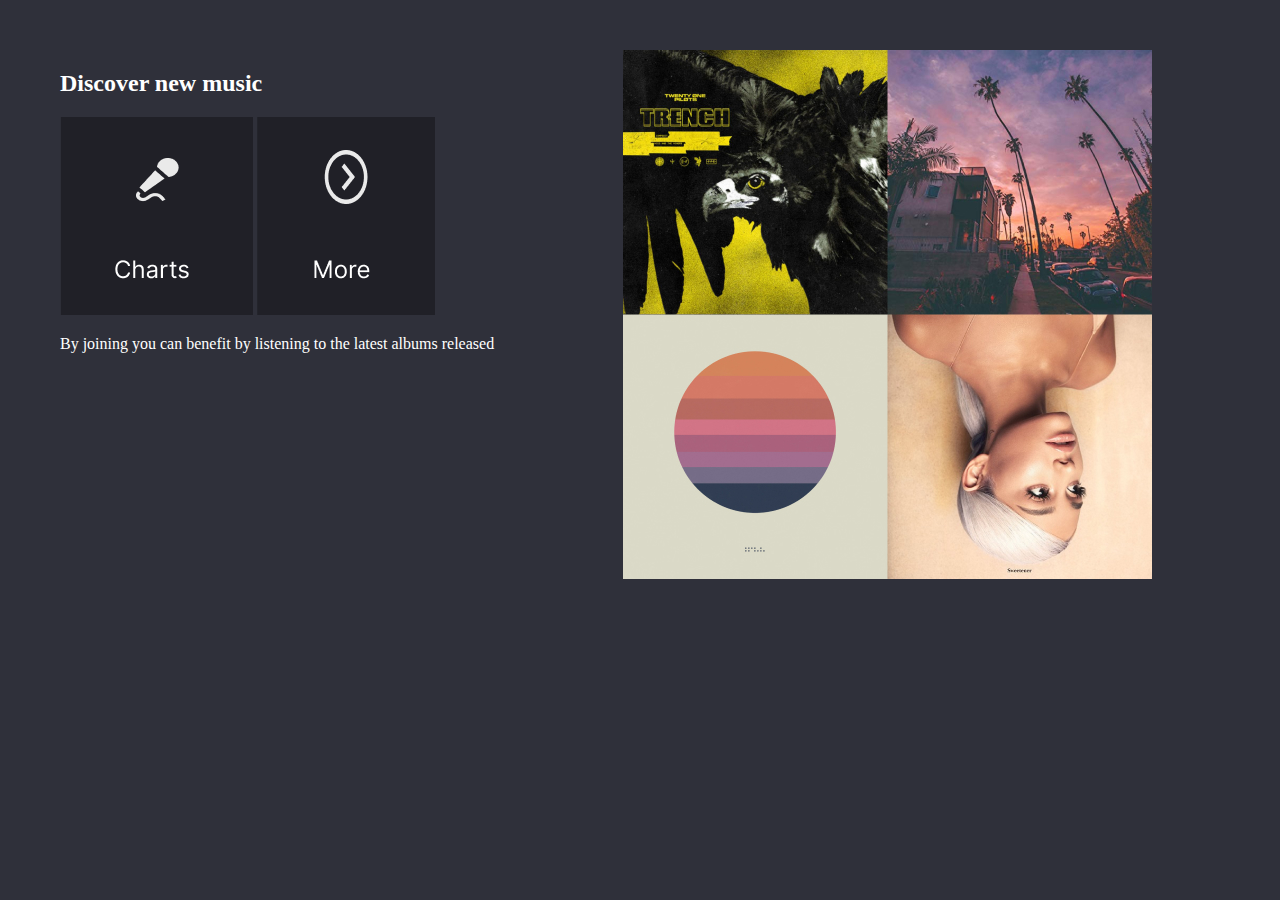
==== feature.html @ c17f9682 "first commit" ====
<!DOCTYPE html>
<html lang="en">
<head>
    <meta charset="UTF-8">
    <meta name="viewport" content="width=device-width, initial-scale=1.0">
    <title>feature</title>
    <link rel="stylesheet" href="assets/css/style.css">
</head>
<body>
    <section id="feature">
        <div class="left">
            
            <div class="item">
                <h2>Discover new music</h2>
                <img src="assets/css/images/Charts-Card.png" alt="Charts Card">
                <img src="assets/css/images/more.png" alt="more">
                <p>By joining you can benefit by listening 
                    to the latest albums released
                </p>
            </div>
            
                
                
                
        
        </div>
        <div class="rigth">
            <img src="assets/css/images/covers 1.png" alt="covers ">
        </div>

    </section>
</body>
</html>
---- assets/css/style.css ----
* {
    box-sizing: border-box;
}
body {
    margin: 0;
    padding: 0;
    font-size: 16px;
    background-color: #2F303A;
}
#header {
    width: 90%;
    margin: auto;
    margin-top: 10px;
}
.logo {
    display: flex;
    align-items: center;
}
a {
    text-decoration: none;
    color: white;
}
.nav {
    display: flex;
    justify-content: space-between; 
    align-items: center;
    
}


 .nav ul {
    list-style: none;
    display: flex;
    gap: 40px;
}
#landing-page {
    display: flex;
    justify-content: space-between;
    margin-top: 70px;
    width: 90%;
    height: auto;
    align-items: center;
    margin-bottom: 100px;

}
#landing-page .feel {
    color: white;
}

    

.Join-Now {
    border: none;
    background-color: #1762A7;
    color: white;
    padding: 20px;
}
#feature {
    display: flex;
    justify-content: space-between;
    width: 90%;
    margin-top: 50px;
}
#feature .left .item {
    color: white;
    margin-left: 60px;
}
#sign-up {
    display: flex;
    justify-content: space-between;
    margin-top: 70px;
    width: 90%;
    height: auto;
    align-items: center;
    margin-bottom: 100px;
    background-color: #2F303A;
}
.fun {
    color: white;
    align-items: center;

}
.fun span {
    color: #BC3AB0;
}
.row {
    
    display: flex; 
    flex-direction: column;
    border: 1px solid #1762A7;
    
}
.row label {
    display: block; 
    margin-bottom: 9px; 
    color: white;
    

}
.input {
    padding: auto;
    width: 200px;
    height: 80px;
    background-color: black;
}
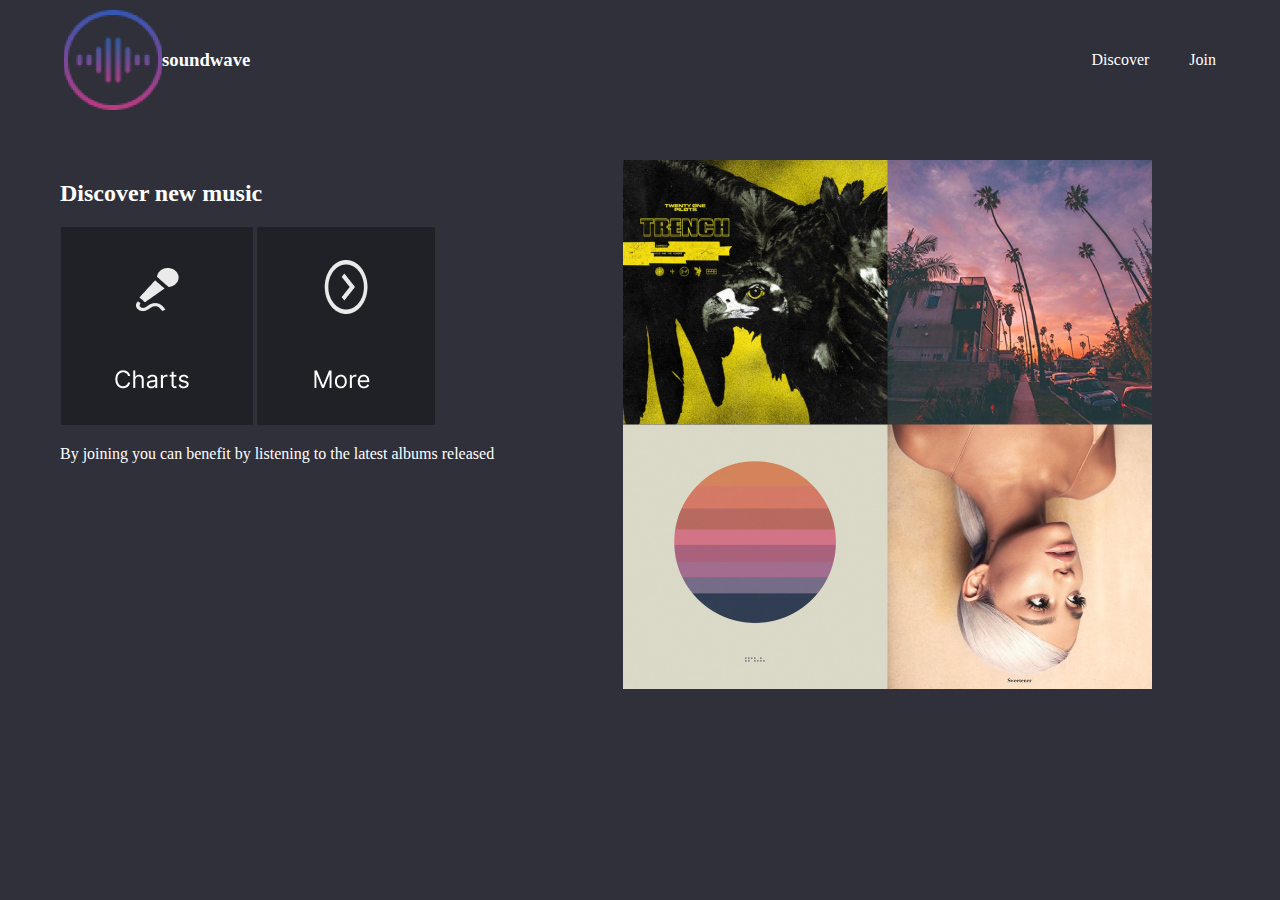
==== commit 8c87d748: "added files" ====
--- a/feature.html
+++ b/feature.html
@@ -7,6 +7,25 @@
     <link rel="stylesheet" href="assets/css/style.css">
 </head>
 <body>
+    <header id="header">
+        <div class="header-content">
+            <nav class="nav">
+                <a href="index.html">
+                    <div class="logo">
+                        <img src="assets/css/images/logo (1) 1.png" alt="logo">
+                        <h3>soundwave</h3>
+                    </div>
+                </a>
+               
+                <ul>
+                    <li><a href="feature.html">Discover</a></li>
+                    <li><a href="SignUp.html">Join</a></li>
+                </ul>    
+                
+            </nav>  
+        </div>        
+
+    </header>
     <section id="feature">
         <div class="left">
             
--- a/assets/css/style.css
+++ b/assets/css/style.css
@@ -91,7 +91,10 @@
     
     display: flex; 
     flex-direction: column;
-    border: 1px solid #1762A7;
+    border-radius: 20px;
+    width: 300px;
+    height: 300px;
+    background-color: black;
     
 }
 .row label {
@@ -102,11 +105,27 @@
 
 }
 .input {
-    padding: auto;
-    width: 200px;
-    height: 80px;
-    background-color: black;
+   margin: 10px auto;
+   width: 80%;
+}   
+.input input {
+    width: 100%;
+    height: 30px;
+    background: transparent;
+    border: 2px solid #1762A7;
+    color: white;
+    border-radius: 5px;
+}   
+.input button {
+    margin-top: 30px;
+    width: 100%;
+    height: 30px;
+    color: white;
+    border: none;
+    border-radius: 5px;
+    background-color: #1762A7;;
 }   
 
 
 
+
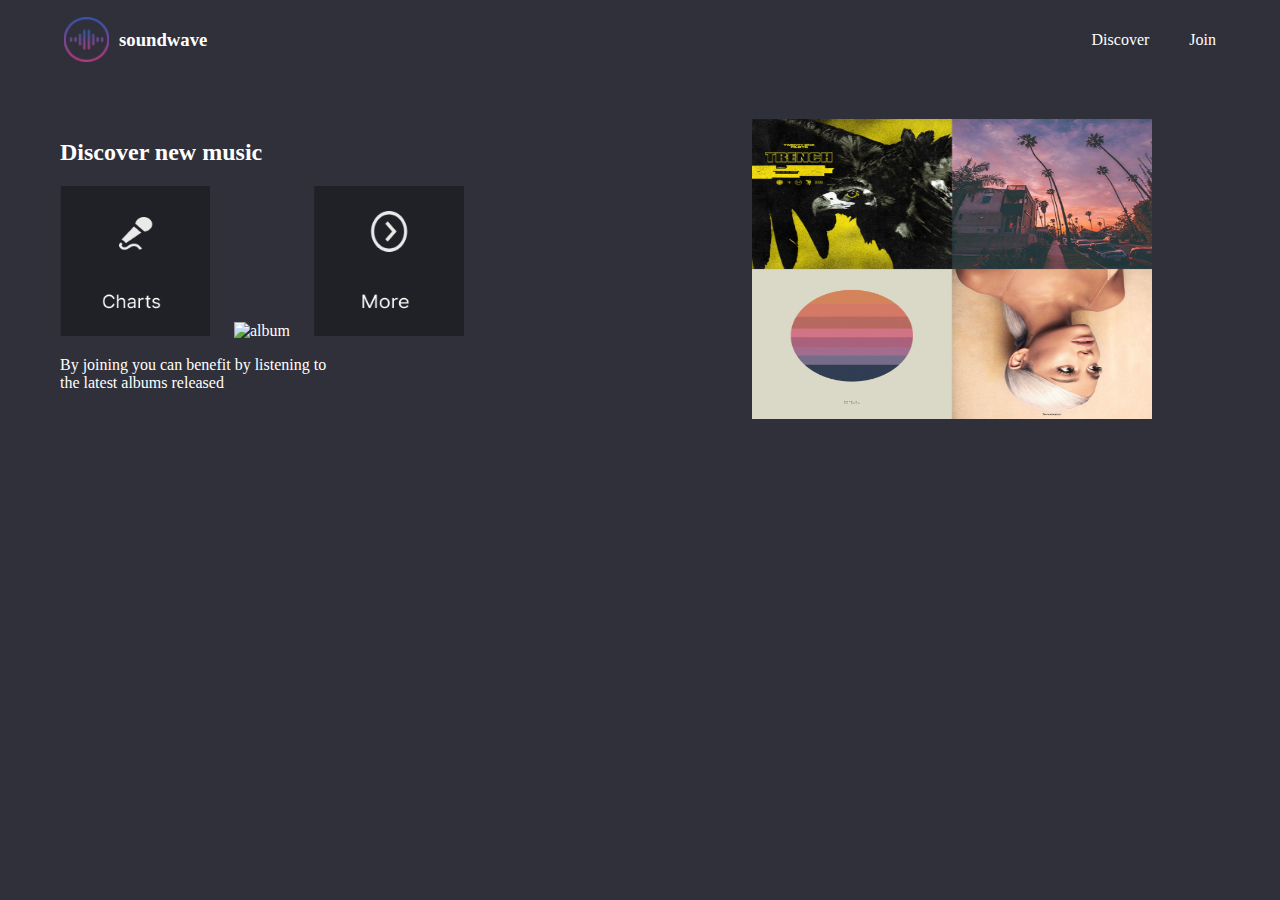
==== commit 71a0df5d: "added files" ====
--- a/feature.html
+++ b/feature.html
@@ -32,9 +32,10 @@
             <div class="item">
                 <h2>Discover new music</h2>
                 <img src="assets/css/images/Charts-Card.png" alt="Charts Card">
+                <img src="assets/css/images/album-1.png" alt="album">
                 <img src="assets/css/images/more.png" alt="more">
                 <p>By joining you can benefit by listening 
-                    to the latest albums released
+                    to <br> the latest albums released
                 </p>
             </div>
             
--- a/assets/css/style.css
+++ b/assets/css/style.css
@@ -1,7 +1,3 @@
-
-
-
-
 * {
     box-sizing: border-box;
 }
@@ -11,6 +7,7 @@
     font-size: 16px;
     background-color: #2F303A;
 }
+
 #header {
     width: 90%;
     margin: auto;
@@ -20,6 +17,11 @@
     display: flex;
     align-items: center;
 }
+.logo img {
+    width: 45px ;
+    height: 45px;
+    margin-right: 10px;
+}
 a {
     text-decoration: none;
     color: white;
@@ -32,7 +34,7 @@
 }
 
 
- .nav ul {
+.nav ul {
     list-style: none;
     display: flex;
     gap: 40px;
@@ -44,8 +46,13 @@
     width: 90%;
     height: auto;
     align-items: center;
-    margin-bottom: 100px;
-
+    /* margin-bottom: 100px; */
+
+}
+.image img {
+    width: 250px;
+    height: 350px;
+    margin-left: 100px;
 }
 #landing-page .feel {
     color: white;
@@ -68,6 +75,17 @@
 #feature .left .item {
     color: white;
     margin-left: 60px;
+}
+#feature .left .item img {
+    width: 150px;
+    height: 150px;
+    margin-right: 20px;
+
+}
+#feature .rigth  img {
+    width: 400px;
+    height: 300px;
+
 }
 #sign-up {
     display: flex;
@@ -124,8 +142,59 @@
     border: none;
     border-radius: 5px;
     background-color: #1762A7;;
-}   
-
-
-
-
+} 
+@media(max-width:505px){
+    #landing-page {
+        display: flex;
+        flex-direction: column;
+        justify-content: center;
+    }
+    .image img {
+        width: 150px;
+        height: 250px;
+        margin-left: 40px;
+        
+    }
+    #landing-page .feel {
+        text-align: center;
+        margin-left: 30px;
+    }
+    #feature {
+        display: flex;
+        flex-direction: column;
+    }
+    #feature .left {
+       margin: auto;
+    
+    }
+    #feature .rigth {
+       margin: auto;
+    
+    }
+    
+    #feature .left .item img {
+        width: 100px;
+        height: 100px;
+        
+    
+    }
+    #feature .rigth  img {
+        width: 250px;
+        height: 150px;
+    
+    }
+    #sign-up {
+        display: flex;
+        flex-direction: column;
+        
+    }
+    form{
+        margin-left: 30px;
+        
+    }
+ } 
+ 
+
+
+
+
